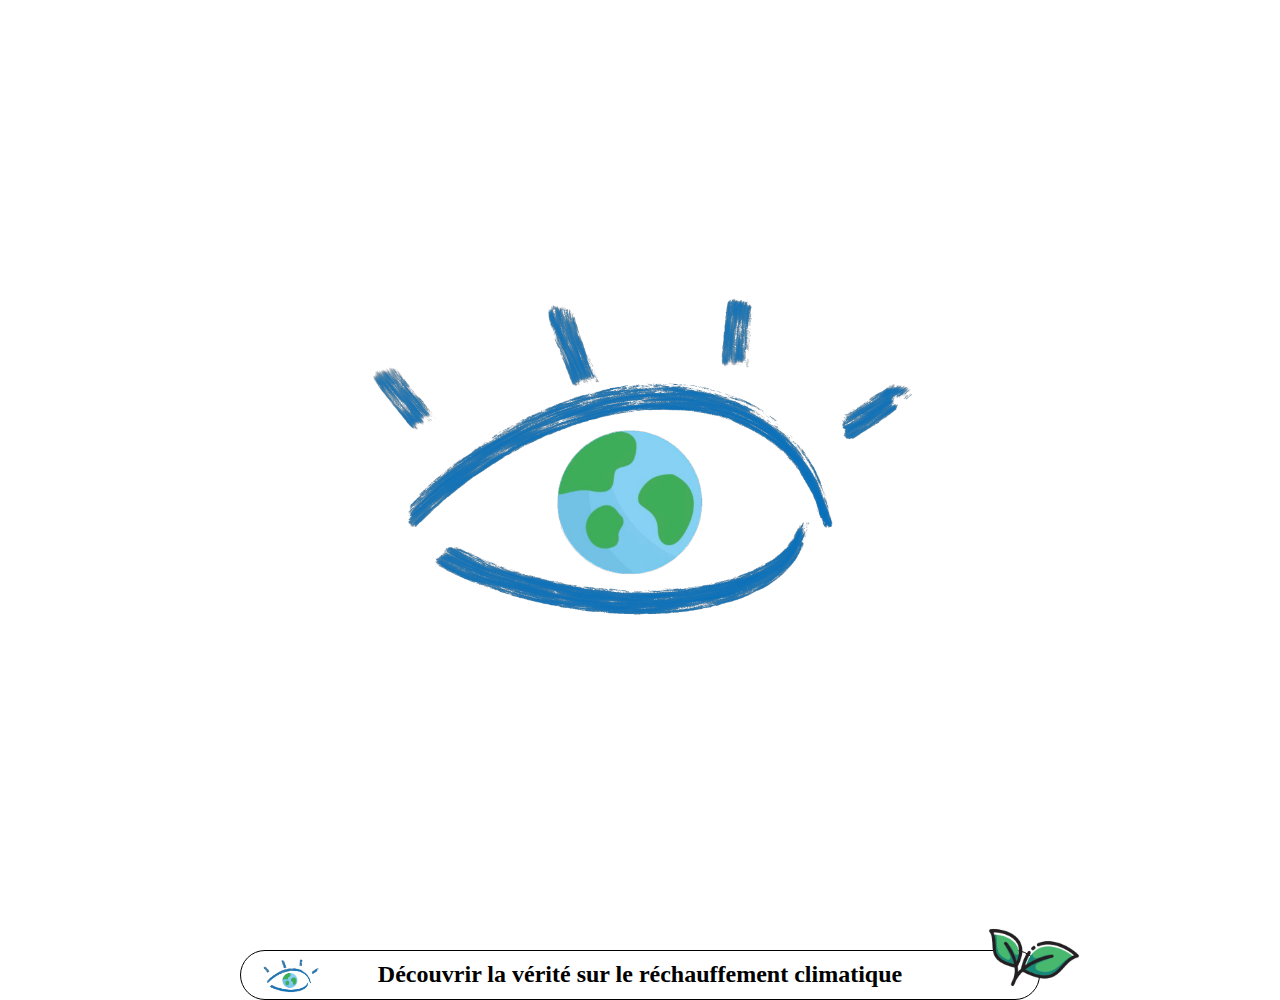
==== index.html @ fa030d5e "Merge pull request #15 from Suzoka/suzo" ====
<!DOCTYPE html>
<html lang="fr">
<head>
    <meta charset="UTF-8">
    <meta name="viewport" content="width=device-width, initial-scale=1.0">
    <link rel="stylesheet" href="./src/styles/index.css">
    <link rel="stylesheet" href="./src/styles/loader.css">
    <title>kola</title>
    <link rel="icon" href="./src/assets/logo.png" type="image/png">
</head>
<body>
    <section id="whenLoading">
        <img id="imageLoading" src="src/assets/logo.png">
    </section>
<nav>
    <a href="">Jeu</a>
    <a href="">En savoir plus</a>
    <a href="#top"><img src="./src/assets/logo.png" alt="logo" id="logo"></a>
    <a href="">Contact</a>
    <a href="">A propos</a>

</nav>
<header>
    <h1>Qui veux changer sa <span>vision ?</span></h1>
    <a href="./quizz.html" class="start">JOUER</a>
    <img src="./src/assets/planete-temp.png" alt="" id="illustration-header">
    <a href="#titre1" id="appel-scroll-header"><img src="./src/assets/Arrow 1.png" alt="Aller au contenu"></a>
</header>
<section>
    <h2 class="bande" id="titre1">Découvrir la vérité sur le réchauffement climatique</h2>
</section>

    <script src="./src/scripts/konami.js"></script>
    <script src="./src/scripts/loader.js"></script>

</body>
</html>
---- src/styles/index.css ----
/* Importation Police Google Font */

@import url('https://fonts.googleapis.com/css2?family=Poppins:wght@600&display=swap');
/* font-family: 'Poppins', sans-serif; */

*{
    box-sizing: border-box;
    margin: 0;
    padding: 0;
}

html{
    scroll-behavior: smooth;
}

nav{
    padding: 10px 5px;
    width: 100%;
    height: 80px;
    text-align: center;
    position: sticky;
    box-shadow: 0px 10px 12px -4px rgba(0,0,0,0.19);
    display: flex;
    justify-content: space-evenly;
    align-items: center;
}

nav a {
    font-family: 'Poppins', sans-serif;
    color: black;
    font-size: 1.3em;
    text-decoration: none;
    display: flex;
    align-items: center;
    transition: 0.5s;
}

nav a:hover {
    scale: 1.1;
    color: #3EAD5A;
}

#logo{
    width: 100px;
}

/* Header section */

header{
    font-family: 'Poppins', sans-serif;
    width: 100%;
    position: relative;
    height: 95vh;
}

header > h1{
    position: absolute;
    top: 125px;
    left: 125px;
    font-size: 6em;
    color: black;
    font-weight: 600;
    max-width: 900px;
    line-height: 1.2;
}
header > h1 > span{
    color: #60B6FF;
}

header a{
    transition: 0.5s;
}

header > a.start{
    position: absolute;
    top: 375px;
    left: 125px;
    background-color: #60B6FF;
    padding: 15px 35px;
    border-radius: 58px;
    font-size: 1.7em;
    color: aliceblue;
    border: none;
    text-decoration: none;
}

header > a.start:hover{
    background-color: #4F9BFF;
}

header a:hover{
    cursor: pointer;
    scale: 1.1;
}

#illustration-header{
    position: absolute;
    top:   130px;
    right: 150px;
}   

#appel-scroll-header{
    position: absolute;
    bottom: 150px;
    left: 50%;
    animation: call_to_scroll 1s infinite;
}

@keyframes call_to_scroll{
    0%{
        transform: translateY(0px);
    }
    25%{
        transform: translateY(0px);
    }
    50%{
        transform: translateY(10px);
    }
    75%{
        transform: translateY(10px);
    }
    100%{
        transform: translateY(0px);
    }
}

/* titre de la section */
h2 {
    max-width: 800px;
    margin: 15px auto;
    text-align: center;
    border: solid 1px black;
    height: 50px;
    padding: 10px 10px;
    border-radius: 100px;
    position: relative;
}

h2::before {
    content: "";
    display: block;
    width: 150px;
    height: 90px;
    background-image: url(../assets/logo.png);
    background-size: cover;
    background-position: center;
    position: absolute;
    top: -21px;
    left: -25px;
    scale: 0.4;
}

h2::after {
    content: "";
    display: block;
    width: 150px;
    height: 85px;
    background-image: url(../assets/feuille.png);
    background-size: cover;
    background-position: center;
    position: absolute;
    top: -36px;
    right: -70px;
    scale: 0.7;
}

@media screen and (max-width: 1500px) {
    #illustration-header {
        display: none;
    }        
}

@media screen and (max-width: 990px) { 
    header > a {
        top: 500px;
    }   
}
---- src/styles/loader.css ----
html {
    width: 100%;
    height: 100%;
    margin: 0;
}

#whenLoading {
    z-index: 100;
    position: fixed;
    top: 0px;
    left: 0px;
    width: 100%;
    height: 100%;
    display: flex;
    justify-content: center;
    align-items: center;
    transition: opacity 0.75s linear;
    background-color: white;
}

#imageLoading {
    transition: transform 1s linear;
}

.loaderZoom {
    transform: scale(1.3);
}

.loaderDeZoom {
    transform: scale(1);
}

.disparait {
    opacity: 0;
}

#whenLoading > img {
    width: 35%;
}
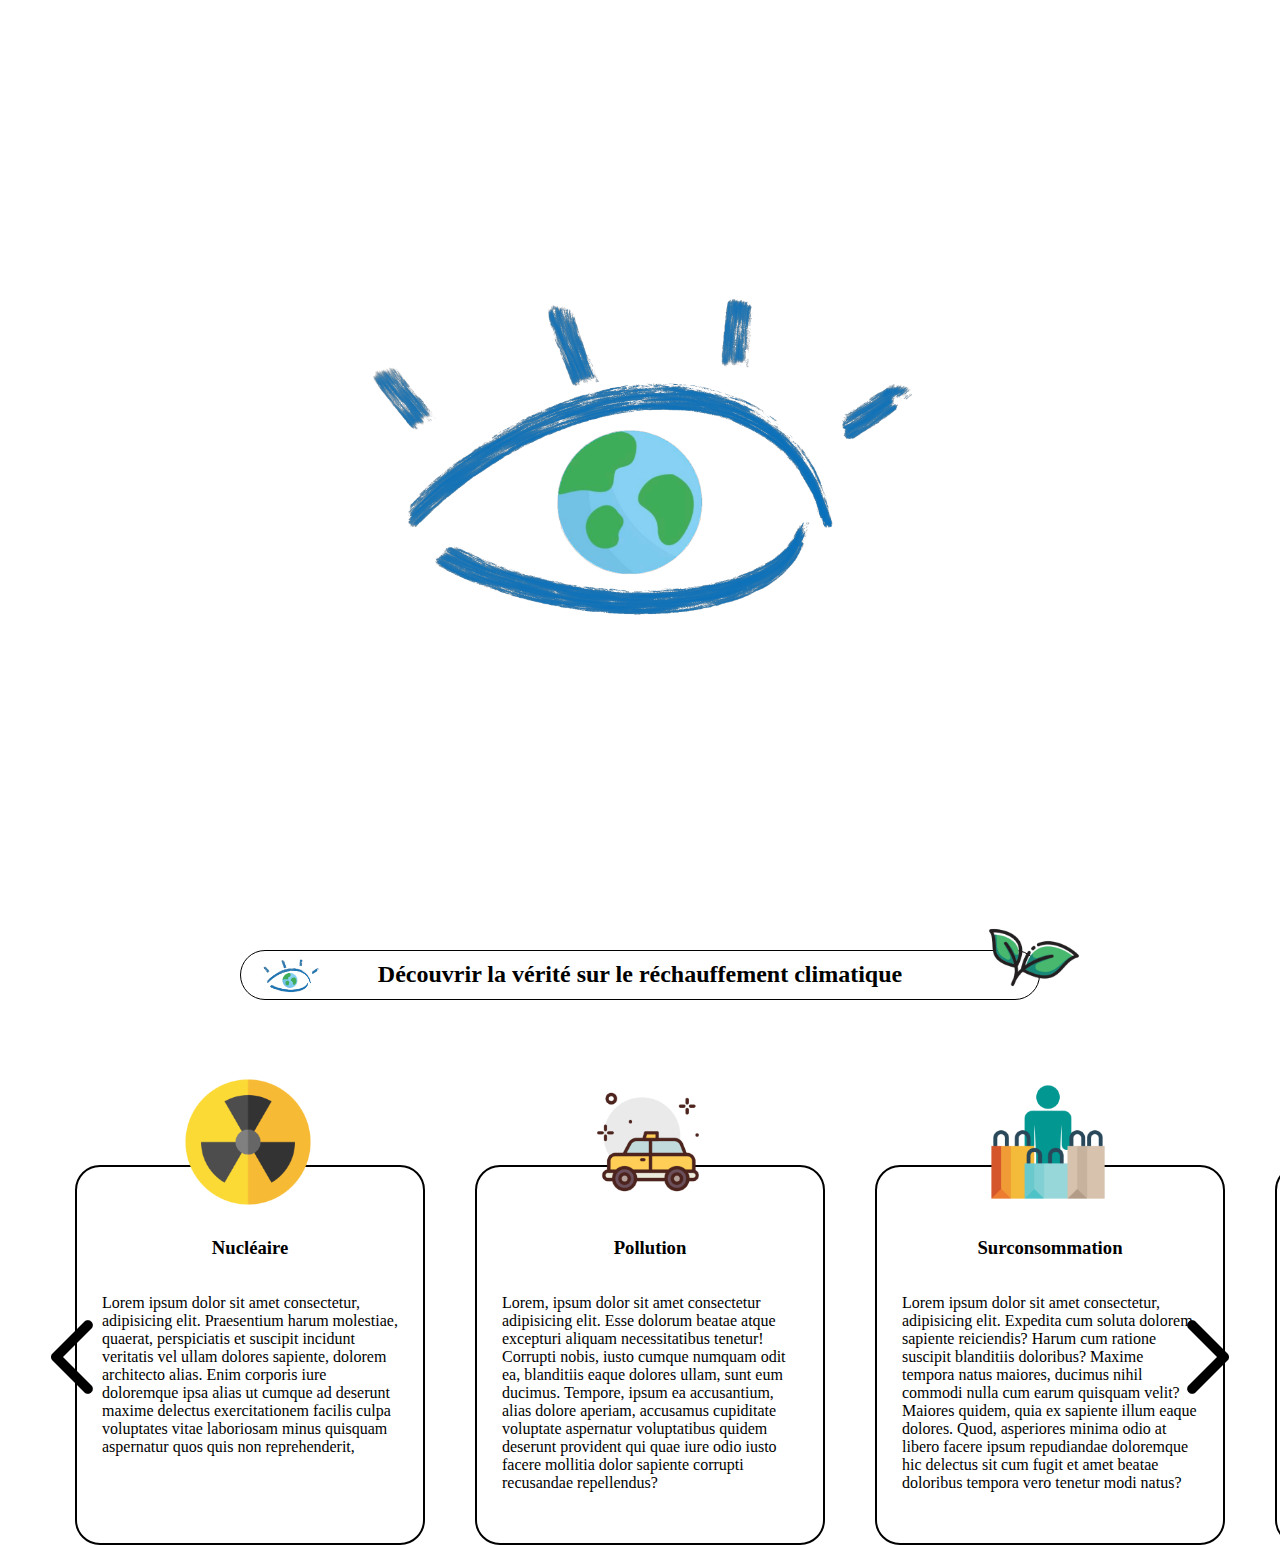
==== commit f7130fbc: "slider" ====
--- a/index.html
+++ b/index.html
@@ -28,10 +28,49 @@
 </header>
 <section>
     <h2 class="bande" id="titre1">Découvrir la vérité sur le réchauffement climatique</h2>
+    <div class="hiddenbox">
+        <div class="left"><img src="./src/assets/Arrow 1.png" alt="Slider gauche"></div>
+        <div class="slider">
+            <div class="slide">
+                <h3>Nucléaire</h3>
+                <p>Lorem ipsum dolor sit amet consectetur, adipisicing elit. Praesentium harum molestiae, quaerat, perspiciatis et suscipit incidunt veritatis vel ullam dolores sapiente, dolorem architecto alias. Enim corporis iure doloremque ipsa alias ut cumque ad deserunt maxime delectus exercitationem facilis culpa voluptates vitae laboriosam minus quisquam aspernatur quos quis non reprehenderit,</p>
+            </div>
+            <div class="slide">
+                <h3>Pollution</h3>
+                <p>Lorem, ipsum dolor sit amet consectetur adipisicing elit. Esse dolorum beatae atque excepturi aliquam necessitatibus tenetur! Corrupti nobis, iusto cumque numquam odit ea, blanditiis eaque dolores ullam, sunt eum ducimus. Tempore, ipsum ea accusantium, alias dolore aperiam, accusamus cupiditate voluptate aspernatur voluptatibus quidem deserunt provident qui quae iure odio iusto facere mollitia dolor sapiente corrupti recusandae repellendus?</p>
+            </div>
+            <div class="slide">
+                <h3>Surconsommation</h3>
+                <p>Lorem ipsum dolor sit amet consectetur, adipisicing elit. Expedita cum soluta dolorem sapiente reiciendis? Harum cum ratione suscipit blanditiis doloribus? Maxime tempora natus maiores, ducimus nihil commodi nulla cum earum quisquam velit? Maiores quidem, quia ex sapiente illum eaque dolores. Quod, asperiores minima odio at libero facere ipsum repudiandae doloremque hic delectus sit cum fugit et amet beatae doloribus tempora vero tenetur modi natus?</p>
+            </div>
+            <div class="slide">
+                <h3>Lorem ipsum dolor sit amet.</h3>
+                <p>Lorem ipsum dolor sit amet consectetur, adipisicing elit. Expedita cum soluta dolorem sapiente reiciendis? Harum cum ratione suscipit blanditiis doloribus? Maxime tempora natus maiores, ducimus nihil commodi nulla cum earum quisquam velit? Maiores quidem, quia ex sapiente illum eaque dolores. Quod, asperiores minima odio at libero facere ipsum repudiandae doloremque hic delectus sit cum fugit et amet beatae doloribus tempora vero tenetur modi natus?</p>
+            </div>
+            <div class="slide">
+                <h3>Lorem, ipsum dolor.</h3>
+                <p>Lorem ipsum dolor sit amet consectetur, adipisicing elit. Expedita cum soluta dolorem sapiente reiciendis? Harum cum ratione suscipit blanditiis doloribus? Maxime tempora natus maiores, ducimus nihil commodi nulla cum earum quisquam velit? Maiores quidem, quia ex sapiente illum eaque dolores. Quod, asperiores minima odio at libero facere ipsum repudiandae doloremque hic delectus sit cum fugit et amet beatae doloribus tempora vero tenetur modi natus? Quis nulla dicta sed deleniti qui laboriosam consequuntur magni, omnis recusandae, quisquam voluptatibus modi, odit illo aliquid quo. Quasi velit tenetur deleniti blanditiis, similique possimus numquam exercitationem. Nulla, doloremque vel velit quia itaque mollitia non rem!</p>
+            </div>
+            <div class="slide">
+                <h3>Lorem ipsum dolor sit amet.</h3>
+                <p>Lorem ipsum dolor sit amet consectetur, adipisicing elit. Expedita cum soluta dolorem sapiente reiciendis? Harum cum ratione suscipit blanditiis doloribus? Maxime tempora natus maiores, ducimus nihil commodi nulla cum earum quisquam velit? Maiores quidem, quia ex sapiente illum eaque dolores. Quod, asperiores minima odio at libero facere ipsum repudiandae doloremque hic delectus sit cum fugit et amet beatae doloribus tempora vero tenetur modi natus?</p>
+            </div>
+            <div class="slide">
+                <h3>Lorem ipsum dolor sit amet.</h3>
+                <p>Lorem ipsum dolor sit amet consectetur, adipisicing elit. Expedita cum soluta dolorem sapiente reiciendis? Harum cum ratione suscipit blanditiis doloribus? Maxime tempora natus maiores, ducimus nihil commodi nulla cum earum quisquam velit? Maiores quidem, quia ex sapiente illum eaque dolores. Quod, asperiores minima odio at libero facere ipsum repudiandae doloremque hic delectus sit cum fugit et amet beatae doloribus tempora vero tenetur modi natus?</p>
+            </div>
+            <div class="slide">
+                <h3>Lorem ipsum dolor sit amet.</h3>
+                <p>Lorem ipsum dolor sit amet consectetur, adipisicing elit. Expedita cum soluta dolorem sapiente reiciendis? Harum cum ratione suscipit blanditiis doloribus? Maxime tempora natus maiores, ducimus nihil commodi nulla cum earum quisquam velit? Maiores quidem, quia ex sapiente illum eaque dolores. Quod, asperiores minima odio at libero facere ipsum repudiandae doloremque hic delectus sit cum fugit et amet beatae doloribus tempora vero tenetur modi natus?</p>
+            </div>
+        </div>
+        <div class="right"><img src="./src/assets/Arrow 1.png" alt="Slider droite"></div>
+    </div>
 </section>
 
     <script src="./src/scripts/konami.js"></script>
     <script src="./src/scripts/loader.js"></script>
+    <script src="./src/scripts/slider.js"></script>
 
 </body>
 </html>--- a/src/styles/index.css
+++ b/src/styles/index.css
@@ -165,6 +165,93 @@
     scale: 0.7;
 }
 
+
+/*Slider */
+
+.hiddenbox {
+    overflow: hidden;
+    margin-top: 75px;
+    padding-top: 90px;
+    position: relative;
+}
+
+.slider {
+    display: flex;
+    align-items: center;
+    margin: 0;
+    position: relative;
+    gap: 50px;
+    left: 75px;
+    transition: 1s;
+}
+
+.slide {
+    width: 350px;
+    height: 380px;
+    border: solid 2px black;
+    border-radius: 25px;
+    padding: 10px 25px;
+    flex-shrink: 0;
+    position: relative;
+}
+
+.slide h3 {
+    text-align: center;
+    margin-bottom: 35px;
+    margin-top: 60px;
+}
+
+.slide::after {
+    content: "";
+    display: block;
+    width: 500px;
+    height: 500px;
+    background-size: cover;
+    background-position: center;
+    position: absolute;
+    top: -275px;
+    right: -75px;
+    scale: 0.25;
+    /* z-index: 3000000; */
+}
+
+.slide:nth-child(1)::after {
+    background-image: url(../assets/nucleaire.png);
+}
+
+.slide:nth-child(2)::after {
+    background-image: url(../assets/pollution.png);
+}
+
+.slide:nth-child(3)::after {
+    background-image: url(../assets/achat.png);
+}
+
+.hiddenbox .left {
+    position: absolute;
+    rotate: 90deg;
+    left: 10px;
+    top: 55%;
+    transform: translateY(-50%);
+    transition: 0.5s;
+    z-index: 2;
+}
+
+.hiddenbox .right {
+    position: absolute;
+    rotate: -90deg;
+    right: 10px;
+    top: 55%;
+    transform: translateY(-50%);
+    transition: 0.5s;
+    z-index: 2;
+}
+
+.hiddenbox .left:hover, .hiddenbox .right:hover {
+    cursor: pointer;
+    scale: 1.1;
+}
+
 @media screen and (max-width: 1500px) {
     #illustration-header {
         display: none;
@@ -172,7 +259,7 @@
 }
 
 @media screen and (max-width: 990px) { 
-    header > a {
+    header > a.start {
         top: 500px;
     }   
 }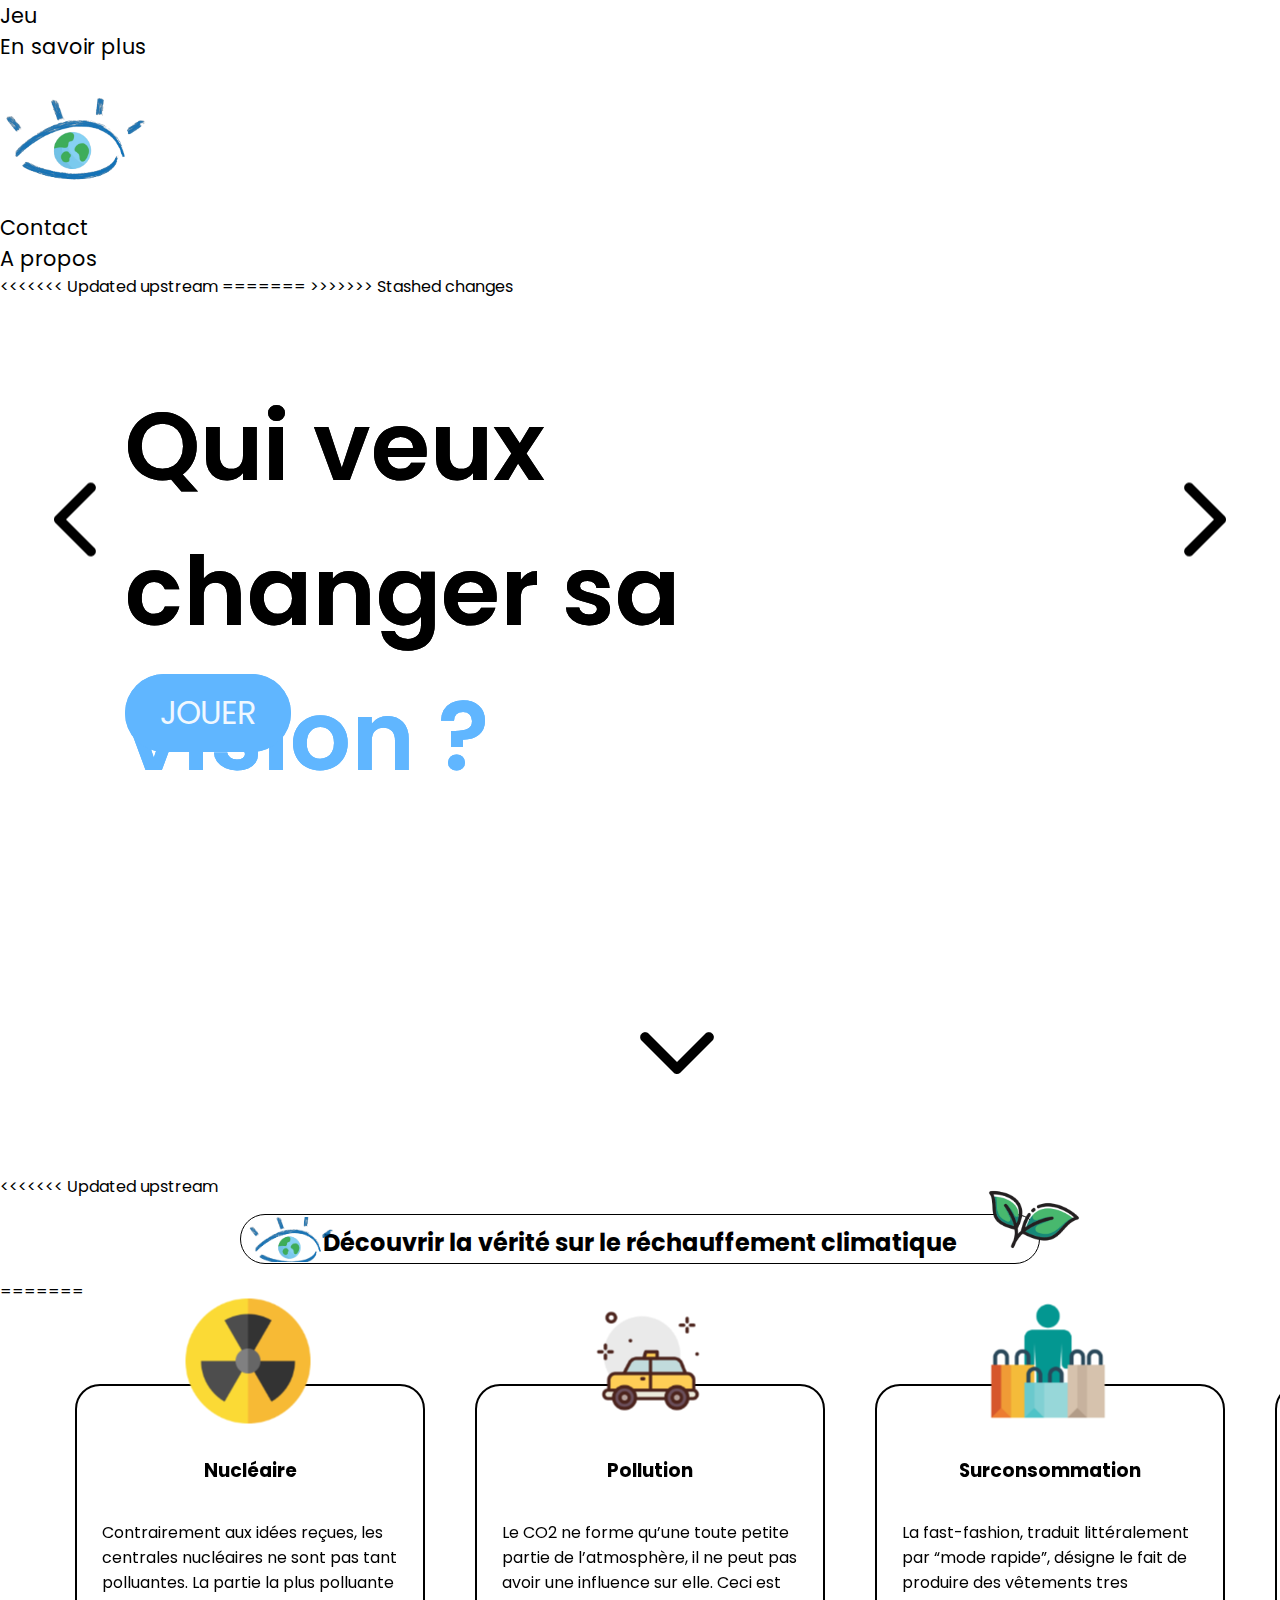
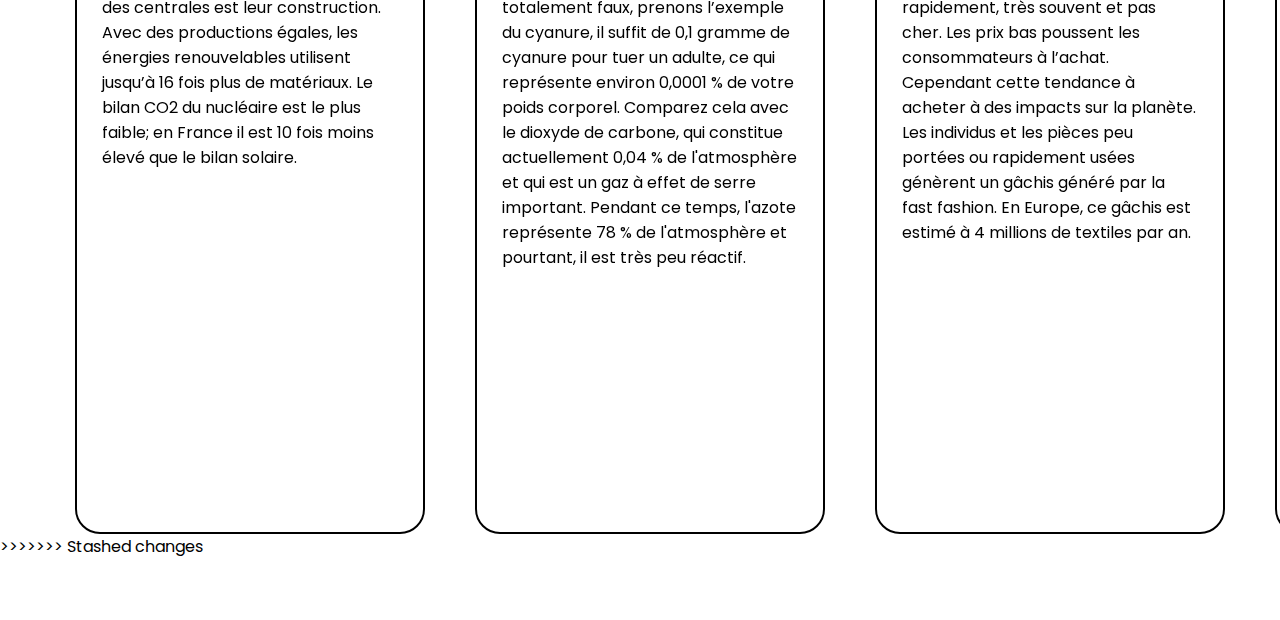
==== commit 113eb2d3: "^^" ====
--- a/index.html
+++ b/index.html
@@ -4,14 +4,9 @@
     <meta charset="UTF-8">
     <meta name="viewport" content="width=device-width, initial-scale=1.0">
     <link rel="stylesheet" href="./src/styles/index.css">
-    <link rel="stylesheet" href="./src/styles/loader.css">
     <title>kola</title>
-    <link rel="icon" href="./src/assets/logo.png" type="image/png">
 </head>
 <body>
-    <section id="whenLoading">
-        <img id="imageLoading" src="src/assets/logo.png">
-    </section>
 <nav>
     <a href="">Jeu</a>
     <a href="">En savoir plus</a>
@@ -21,47 +16,59 @@
 
 </nav>
 <header>
+<<<<<<< Updated upstream
     <h1>Qui veux changer sa <span>vision ?</span></h1>
+    <a href="./quizz.html">JOUER</a>
+=======
+    <h1 class="animate-on-scroll">Qui veux changer sa <span>vision ?</span></h1>
     <a href="./quizz.html" class="start">JOUER</a>
+>>>>>>> Stashed changes
     <img src="./src/assets/planete-temp.png" alt="" id="illustration-header">
-    <a href="#titre1" id="appel-scroll-header"><img src="./src/assets/Arrow 1.png" alt="Aller au contenu"></a>
+    <img src="./src/assets/Arrow 1.png" alt="" id="appel-scroll-header">
 </header>
 <section>
-    <h2 class="bande" id="titre1">Découvrir la vérité sur le réchauffement climatique</h2>
+<<<<<<< Updated upstream
+    <h2 class="bande">Découvrir la vérité sur le réchauffement climatique</h2>
+</section>
+
+    <script src="./src/scripts/konami.js"></script>
+=======
+    <h2 class="bande animate-on-scroll" id="titre1">Découvrir la vérité sur le réchauffement climatique</h2>
     <div class="hiddenbox">
         <div class="left"><img src="./src/assets/Arrow 1.png" alt="Slider gauche"></div>
         <div class="slider">
             <div class="slide">
                 <h3>Nucléaire</h3>
-                <p>Lorem ipsum dolor sit amet consectetur, adipisicing elit. Praesentium harum molestiae, quaerat, perspiciatis et suscipit incidunt veritatis vel ullam dolores sapiente, dolorem architecto alias. Enim corporis iure doloremque ipsa alias ut cumque ad deserunt maxime delectus exercitationem facilis culpa voluptates vitae laboriosam minus quisquam aspernatur quos quis non reprehenderit,</p>
+                <p>Contrairement aux idées reçues, les centrales nucléaires ne sont pas tant polluantes. La partie la plus polluante des centrales est leur construction. Avec des productions égales, les énergies renouvelables utilisent jusqu’à 16 fois plus de matériaux. Le bilan CO2 du nucléaire est le plus faible; en France il est 10 fois moins élevé que le bilan solaire.</p>
             </div>
             <div class="slide">
                 <h3>Pollution</h3>
-                <p>Lorem, ipsum dolor sit amet consectetur adipisicing elit. Esse dolorum beatae atque excepturi aliquam necessitatibus tenetur! Corrupti nobis, iusto cumque numquam odit ea, blanditiis eaque dolores ullam, sunt eum ducimus. Tempore, ipsum ea accusantium, alias dolore aperiam, accusamus cupiditate voluptate aspernatur voluptatibus quidem deserunt provident qui quae iure odio iusto facere mollitia dolor sapiente corrupti recusandae repellendus?</p>
+                <p>Le CO2 ne forme qu’une toute petite partie de l’atmosphère, il ne peut pas avoir une influence sur elle. Ceci est totalement faux, prenons l’exemple du cyanure, il suffit de 0,1 gramme de cyanure pour tuer un adulte, ce qui représente environ 0,0001 % de votre poids corporel. Comparez cela avec le dioxyde de carbone, qui constitue actuellement 0,04 % de l'atmosphère et qui est un gaz à effet de serre important. Pendant ce temps, l'azote représente 78 % de l'atmosphère et pourtant, il est très peu réactif.</p>
             </div>
             <div class="slide">
                 <h3>Surconsommation</h3>
-                <p>Lorem ipsum dolor sit amet consectetur, adipisicing elit. Expedita cum soluta dolorem sapiente reiciendis? Harum cum ratione suscipit blanditiis doloribus? Maxime tempora natus maiores, ducimus nihil commodi nulla cum earum quisquam velit? Maiores quidem, quia ex sapiente illum eaque dolores. Quod, asperiores minima odio at libero facere ipsum repudiandae doloremque hic delectus sit cum fugit et amet beatae doloribus tempora vero tenetur modi natus?</p>
+                <p>La fast-fashion, traduit littéralement par “mode rapide”, désigne le fait de produire des vêtements tres rapidement, très souvent et pas cher. Les prix bas poussent les consommateurs à l’achat. Cependant cette tendance à acheter à des impacts sur la planète. Les individus et les pièces peu portées ou rapidement usées génèrent un gâchis généré par la fast fashion. En Europe, ce gâchis est estimé à 4 millions de textiles par an. </p>
             </div>
             <div class="slide">
-                <h3>Lorem ipsum dolor sit amet.</h3>
-                <p>Lorem ipsum dolor sit amet consectetur, adipisicing elit. Expedita cum soluta dolorem sapiente reiciendis? Harum cum ratione suscipit blanditiis doloribus? Maxime tempora natus maiores, ducimus nihil commodi nulla cum earum quisquam velit? Maiores quidem, quia ex sapiente illum eaque dolores. Quod, asperiores minima odio at libero facere ipsum repudiandae doloremque hic delectus sit cum fugit et amet beatae doloribus tempora vero tenetur modi natus?</p>
+                <h3>Technologie</h3>
+                <p>Bien que la technologie soit un outil puissant pour lutter contre le changement climatique, elle ne constitue pas une solution miracle en elle-même. Ses limites en termes de coûts, disponibilité et dépendance à long terme nécessitent une approche holistique. Le défi climatique exige non seulement des innovations technologiques, mais également des changements comportementaux, des politiques gouvernementales et des transformations systémiques pour une réponse efficace et durable. La technologie est une partie essentielle de la solution, mais elle doit être intégrée dans un cadre plus large pour faire face aux complexités du changement climatique.</p>
             </div>
             <div class="slide">
-                <h3>Lorem, ipsum dolor.</h3>
-                <p>Lorem ipsum dolor sit amet consectetur, adipisicing elit. Expedita cum soluta dolorem sapiente reiciendis? Harum cum ratione suscipit blanditiis doloribus? Maxime tempora natus maiores, ducimus nihil commodi nulla cum earum quisquam velit? Maiores quidem, quia ex sapiente illum eaque dolores. Quod, asperiores minima odio at libero facere ipsum repudiandae doloremque hic delectus sit cum fugit et amet beatae doloribus tempora vero tenetur modi natus? Quis nulla dicta sed deleniti qui laboriosam consequuntur magni, omnis recusandae, quisquam voluptatibus modi, odit illo aliquid quo. Quasi velit tenetur deleniti blanditiis, similique possimus numquam exercitationem. Nulla, doloremque vel velit quia itaque mollitia non rem!</p>
+                <h3>Irreversible</h3>
+                <p>Bien que le réchauffement climatique ait déjà entraîné des dommages importants, il n'est pas irréversible. Des actions immédiates et concertées telles que la réduction des émissions de gaz à effet de serre, la protection des écosystèmes, l'innovation technologique et l'adaptation peuvent atténuer considérablement ses effets. Agir dès maintenant est crucial pour limiter les conséquences futures du changement climatique et assurer un avenir plus durable pour les générations à venir.</p>
             </div>
             <div class="slide">
-                <h3>Lorem ipsum dolor sit amet.</h3>
-                <p>Lorem ipsum dolor sit amet consectetur, adipisicing elit. Expedita cum soluta dolorem sapiente reiciendis? Harum cum ratione suscipit blanditiis doloribus? Maxime tempora natus maiores, ducimus nihil commodi nulla cum earum quisquam velit? Maiores quidem, quia ex sapiente illum eaque dolores. Quod, asperiores minima odio at libero facere ipsum repudiandae doloremque hic delectus sit cum fugit et amet beatae doloribus tempora vero tenetur modi natus?</p>
+                <h3>Cycle naturel</h3>
+                <p>Selon certaines idées reçues, le réchauffement climatique ne serait qu’un cycle naturel. L'argument des « changements naturels » est conforté par la théorie selon laquelle le climat de la Terre se remet à peine des températures plus fraîches du Petit  ge glaciaire (1300-1850) et que les températures actuelles sont les mêmes que celles de la période de réchauffement médiéval (900-1300). Le problème est que le Petit  ge glaciaire et la période de réchauffement médiéval n'étaient pas des changements globaux mais régionaux dans le climat affectant l'Europe du Nord-Ouest, l'Amérique orientale, le Groenland et l'Islande. Une étude utilisant 700 relevés climatiques a montré qu'au cours des 2 000 dernières années, un seul changement climatique dans le monde a eu lieu en même temps et dans la même direction, et il s'est produit au cours des 150 dernières années: plus de 98 pour cent de la surface de la planète s'est réchauffée.</p>
             </div>
             <div class="slide">
-                <h3>Lorem ipsum dolor sit amet.</h3>
-                <p>Lorem ipsum dolor sit amet consectetur, adipisicing elit. Expedita cum soluta dolorem sapiente reiciendis? Harum cum ratione suscipit blanditiis doloribus? Maxime tempora natus maiores, ducimus nihil commodi nulla cum earum quisquam velit? Maiores quidem, quia ex sapiente illum eaque dolores. Quod, asperiores minima odio at libero facere ipsum repudiandae doloremque hic delectus sit cum fugit et amet beatae doloribus tempora vero tenetur modi natus?</p>
+                <h3>Actions individuelles</h3>
+                <p>Les actions individuelles ne comptent pas.
+                    Chaque geste individuel compte dans la lutte contre le changement climatique. Ces actions, telles que la réduction de la consommation d'énergie, le choix de modes de vie durables et le soutien aux initiatives écologiques, ont un impact cumulatif significatif. De plus, les choix individuels envoient des signaux aux gouvernements et aux entreprises, influençant les politiques et les pratiques commerciales vers la durabilité. Bien que les actions individuelles ne soient pas une solution unique, elles sont essentielles en tant qu'élément d'une approche plus large, combinant politiques gouvernementales, initiatives d'entreprises et engagement collectif pour créer un changement significatif en faveur de l'environnement.</p>
             </div>
             <div class="slide">
-                <h3>Lorem ipsum dolor sit amet.</h3>
-                <p>Lorem ipsum dolor sit amet consectetur, adipisicing elit. Expedita cum soluta dolorem sapiente reiciendis? Harum cum ratione suscipit blanditiis doloribus? Maxime tempora natus maiores, ducimus nihil commodi nulla cum earum quisquam velit? Maiores quidem, quia ex sapiente illum eaque dolores. Quod, asperiores minima odio at libero facere ipsum repudiandae doloremque hic delectus sit cum fugit et amet beatae doloribus tempora vero tenetur modi natus?</p>
+                <h3>Scientifiques</h3>
+                <p>Les scientifiques manipulent les données pour montrer une tendance au réchauffement. Il faudrait une conspiration couvrant des milliers de scientifiques dans plus de 100 pays pour atteindre l'échelle nécessaire à cette fin. Les scientifiques corrigent et valident des données tout le temps.</p>
             </div>
         </div>
         <div class="right"><img src="./src/assets/Arrow 1.png" alt="Slider droite"></div>
@@ -71,6 +78,8 @@
     <script src="./src/scripts/konami.js"></script>
     <script src="./src/scripts/loader.js"></script>
     <script src="./src/scripts/slider.js"></script>
+    <script src="./src/scripts/animation.js"></script>
 
+>>>>>>> Stashed changes
 </body>
 </html>--- a/src/styles/index.css
+++ b/src/styles/index.css
@@ -5,15 +5,21 @@
 /* font-family: 'Poppins', sans-serif; */
 
 *{
+    font-family: 'Poppins', sans-serif;
     box-sizing: border-box;
     margin: 0;
     padding: 0;
 }
 
+<<<<<<< Updated upstream
+=======
 html{
     scroll-behavior: smooth;
-}
-
+    height: fit-content;
+    padding-bottom: 50px;
+}
+
+>>>>>>> Stashed changes
 nav{
     padding: 10px 5px;
     width: 100%;
@@ -27,82 +33,67 @@
 }
 
 nav a {
-    font-family: 'Poppins', sans-serif;
     color: black;
     font-size: 1.3em;
     text-decoration: none;
     display: flex;
     align-items: center;
-    transition: 0.5s;
-}
-
-nav a:hover {
-    scale: 1.1;
-    color: #3EAD5A;
 }
 
 #logo{
-    width: 100px;
+    width: 150px;
 }
 
 /* Header section */
 
 header{
-    font-family: 'Poppins', sans-serif;
     width: 100%;
     position: relative;
-    height: 95vh;
+    height: 100vh;
 }
 
 header > h1{
     position: absolute;
-    top: 125px;
+    top: 100px;
     left: 125px;
     font-size: 6em;
     color: black;
     font-weight: 600;
-    max-width: 900px;
-    line-height: 1.2;
+    width: 50%;
 }
 header > h1 > span{
     color: #60B6FF;
 }
 
-header a{
+header > a{
     transition: 0.5s;
-}
-
-header > a.start{
-    position: absolute;
-    top: 375px;
+    position: absolute;
+    top: 400px;
     left: 125px;
     background-color: #60B6FF;
     padding: 15px 35px;
     border-radius: 58px;
-    font-size: 1.7em;
+    font-size: 2em;
     color: aliceblue;
     border: none;
     text-decoration: none;
 }
 
-header > a.start:hover{
-    background-color: #4F9BFF;
-}
-
-header a:hover{
+header > a:hover{
     cursor: pointer;
     scale: 1.1;
+    background-color: #4F9BFF;
 }
 
 #illustration-header{
     position: absolute;
     top:   130px;
-    right: 150px;
+    right: 12%;
 }   
 
 #appel-scroll-header{
     position: absolute;
-    bottom: 150px;
+    bottom: 100px;
     left: 50%;
     animation: call_to_scroll 1s infinite;
 }
@@ -141,14 +132,14 @@
     content: "";
     display: block;
     width: 150px;
-    height: 90px;
+    height: 75px;
     background-image: url(../assets/logo.png);
     background-size: cover;
     background-position: center;
     position: absolute;
-    top: -21px;
+    top: -13px;
     left: -25px;
-    scale: 0.4;
+    scale: 0.6;
 }
 
 h2::after {
@@ -160,9 +151,12 @@
     background-size: cover;
     background-position: center;
     position: absolute;
-    top: -36px;
+    top: -38px;
     right: -70px;
     scale: 0.7;
+<<<<<<< Updated upstream
+}
+=======
 }
 
 
@@ -187,7 +181,7 @@
 
 .slide {
     width: 350px;
-    height: 380px;
+    height: 750px;
     border: solid 2px black;
     border-radius: 25px;
     padding: 10px 25px;
@@ -262,4 +256,15 @@
     header > a.start {
         top: 500px;
     }   
-}+}
+
+.animate-on-scroll {
+    opacity: 0;
+    transform: translateY(50px);
+    transition: opacity 0.3s ease-in-out, transform 0.3s ease-in-out;
+  }
+  .animate-on-scroll.is-visible {
+    opacity: 1;
+    transform: translateY(0);
+  }
+>>>>>>> Stashed changes
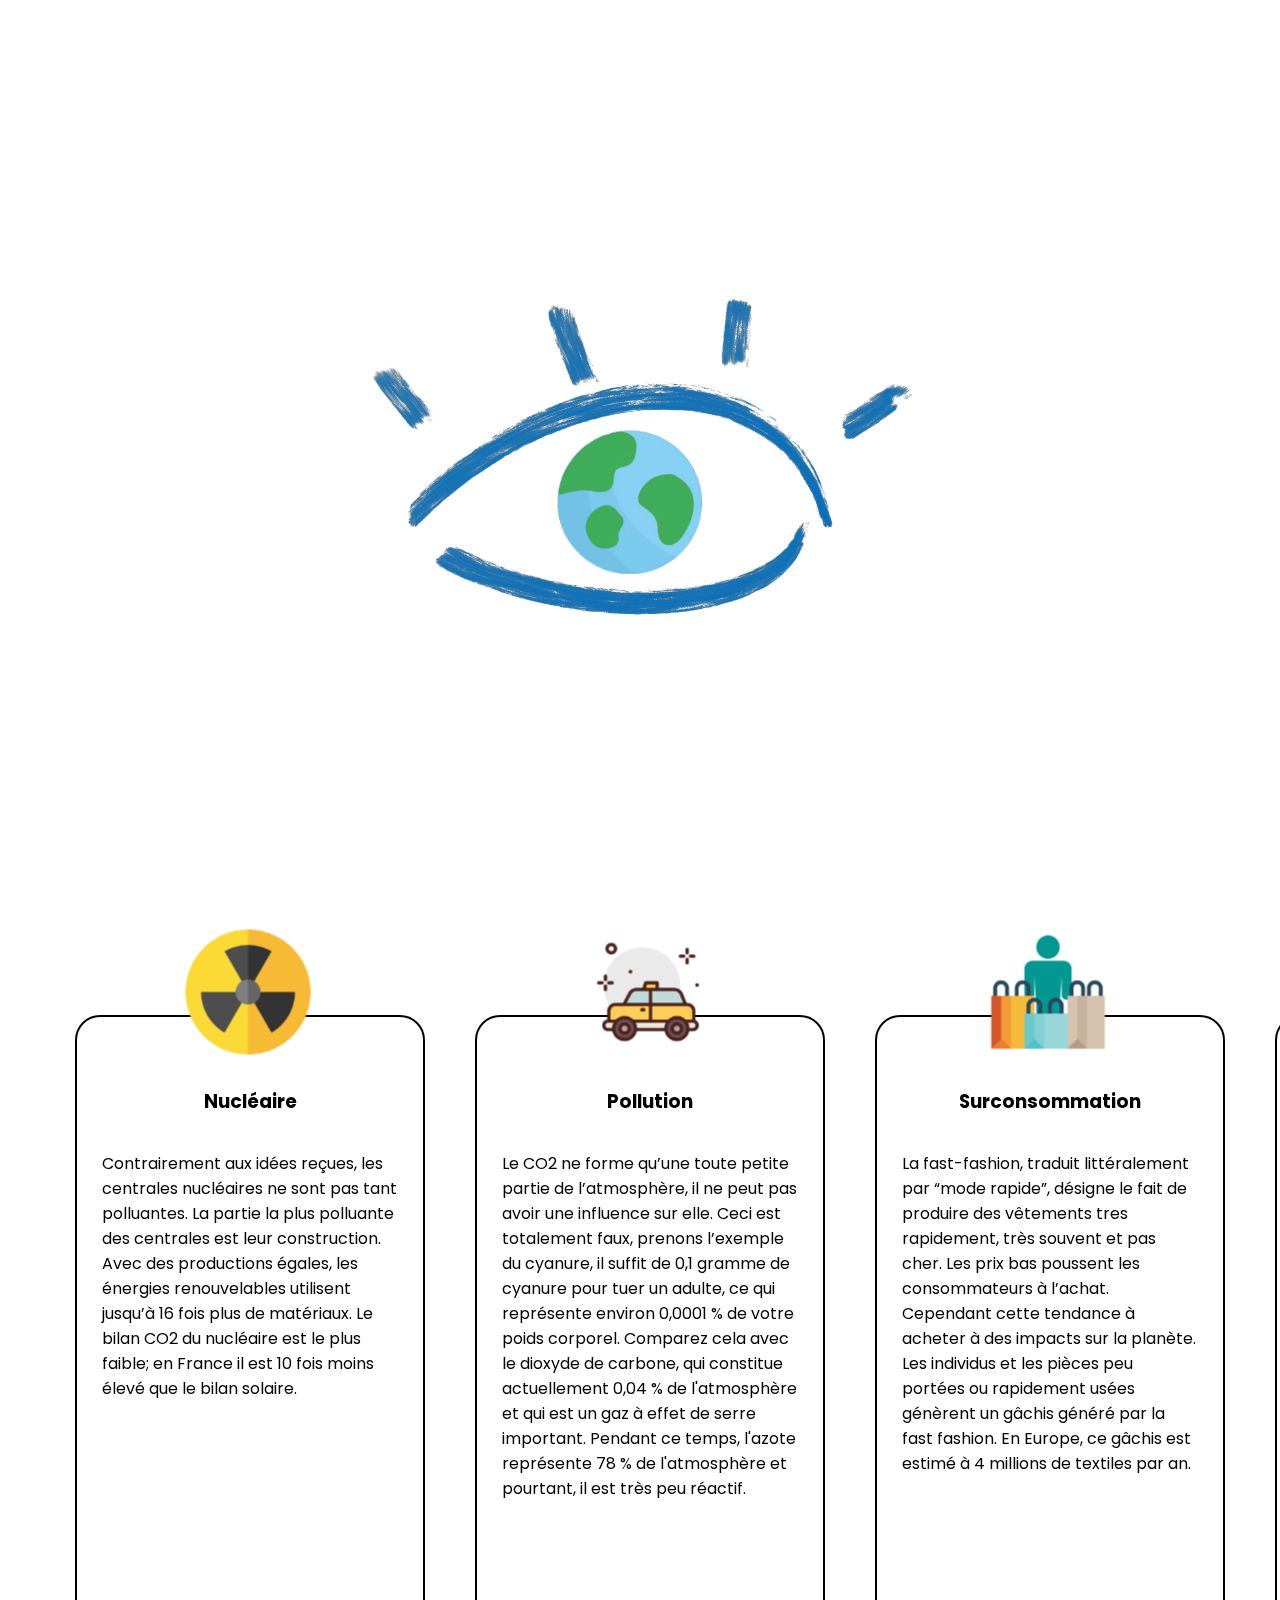
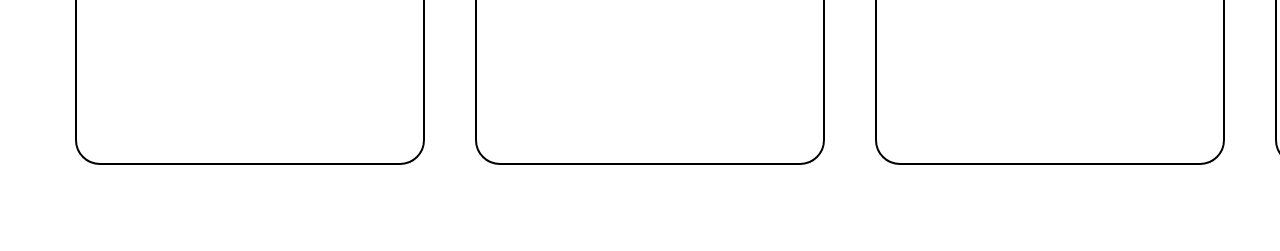
==== commit d310cea9: "Merge branch 'main' into kola" ====
--- a/index.html
+++ b/index.html
@@ -4,9 +4,14 @@
     <meta charset="UTF-8">
     <meta name="viewport" content="width=device-width, initial-scale=1.0">
     <link rel="stylesheet" href="./src/styles/index.css">
+    <link rel="stylesheet" href="./src/styles/loader.css">
     <title>kola</title>
+    <link rel="icon" href="./src/assets/logo.png" type="image/png">
 </head>
 <body>
+    <section id="whenLoading">
+        <img id="imageLoading" src="src/assets/logo.png">
+    </section>
 <nav>
     <a href="">Jeu</a>
     <a href="">En savoir plus</a>
@@ -16,23 +21,12 @@
 
 </nav>
 <header>
-<<<<<<< Updated upstream
-    <h1>Qui veux changer sa <span>vision ?</span></h1>
-    <a href="./quizz.html">JOUER</a>
-=======
     <h1 class="animate-on-scroll">Qui veux changer sa <span>vision ?</span></h1>
     <a href="./quizz.html" class="start">JOUER</a>
->>>>>>> Stashed changes
     <img src="./src/assets/planete-temp.png" alt="" id="illustration-header">
     <img src="./src/assets/Arrow 1.png" alt="" id="appel-scroll-header">
 </header>
 <section>
-<<<<<<< Updated upstream
-    <h2 class="bande">Découvrir la vérité sur le réchauffement climatique</h2>
-</section>
-
-    <script src="./src/scripts/konami.js"></script>
-=======
     <h2 class="bande animate-on-scroll" id="titre1">Découvrir la vérité sur le réchauffement climatique</h2>
     <div class="hiddenbox">
         <div class="left"><img src="./src/assets/Arrow 1.png" alt="Slider gauche"></div>
@@ -79,7 +73,3 @@
     <script src="./src/scripts/loader.js"></script>
     <script src="./src/scripts/slider.js"></script>
     <script src="./src/scripts/animation.js"></script>
-
->>>>>>> Stashed changes
-</body>
-</html>--- a/src/styles/index.css
+++ b/src/styles/index.css
@@ -11,15 +11,13 @@
     padding: 0;
 }
 
-<<<<<<< Updated upstream
-=======
+
 html{
     scroll-behavior: smooth;
     height: fit-content;
     padding-bottom: 50px;
 }
 
->>>>>>> Stashed changes
 nav{
     padding: 10px 5px;
     width: 100%;
@@ -38,10 +36,16 @@
     text-decoration: none;
     display: flex;
     align-items: center;
+    transition: 0.5s;
+}
+
+nav a:hover {
+    scale: 1.1;
+    color: #3EAD5A;
 }
 
 #logo{
-    width: 150px;
+    width: 100px;
 }
 
 /* Header section */
@@ -49,51 +53,59 @@
 header{
     width: 100%;
     position: relative;
-    height: 100vh;
+    height: 95vh;
 }
 
 header > h1{
     position: absolute;
-    top: 100px;
+    top: 125px;
     left: 125px;
     font-size: 6em;
     color: black;
     font-weight: 600;
-    width: 50%;
+    max-width: 900px;
+    line-height: 1.2;
 }
 header > h1 > span{
     color: #60B6FF;
 }
 
-header > a{
-    transition: 0.5s;
-    position: absolute;
-    top: 400px;
+header a{
+    transition: 0.5s;
+}
+
+header > a.start{
+    position: absolute;
+    top: 375px;
     left: 125px;
     background-color: #60B6FF;
     padding: 15px 35px;
     border-radius: 58px;
-    font-size: 2em;
+    font-size: 1.7em;
     color: aliceblue;
     border: none;
     text-decoration: none;
 }
 
-header > a:hover{
+header > a.start:hover{
+    background-color: #4F9BFF;
+}
+
+header a:hover{
     cursor: pointer;
     scale: 1.1;
-    background-color: #4F9BFF;
 }
 
 #illustration-header{
-    position: absolute;
-    top:   130px;
-    right: 12%;
+    width: 50%;
+    position: absolute;
+    top: -250px;
+    right: -100px;
 }   
 
 #appel-scroll-header{
     position: absolute;
-    bottom: 100px;
+    bottom: 150px;
     left: 50%;
     animation: call_to_scroll 1s infinite;
 }
@@ -132,14 +144,14 @@
     content: "";
     display: block;
     width: 150px;
-    height: 75px;
+    height: 90px;
     background-image: url(../assets/logo.png);
     background-size: cover;
     background-position: center;
     position: absolute;
-    top: -13px;
+    top: -21px;
     left: -25px;
-    scale: 0.6;
+    scale: 0.4;
 }
 
 h2::after {
@@ -151,12 +163,12 @@
     background-size: cover;
     background-position: center;
     position: absolute;
-    top: -38px;
+    top: -36px;
     right: -70px;
     scale: 0.7;
-<<<<<<< Updated upstream
-}
-=======
+
+}
+
 }
 
 
@@ -267,4 +279,6 @@
     opacity: 1;
     transform: translateY(0);
   }
->>>>>>> Stashed changes
+
+}
+
--- a/src/styles/loader.css
+++ b/src/styles/loader.css
@@ -0,0 +1,39 @@
+html {
+    width: 100%;
+    height: 100%;
+    margin: 0;
+}
+
+#whenLoading {
+    z-index: 100;
+    position: fixed;
+    top: 0px;
+    left: 0px;
+    width: 100%;
+    height: 100%;
+    display: flex;
+    justify-content: center;
+    align-items: center;
+    transition: opacity 0.75s linear;
+    background-color: white;
+}
+
+#imageLoading {
+    transition: transform 1s linear;
+}
+
+.loaderZoom {
+    transform: scale(1.3);
+}
+
+.loaderDeZoom {
+    transform: scale(1);
+}
+
+.disparait {
+    opacity: 0;
+}
+
+#whenLoading > img {
+    width: 35%;
+}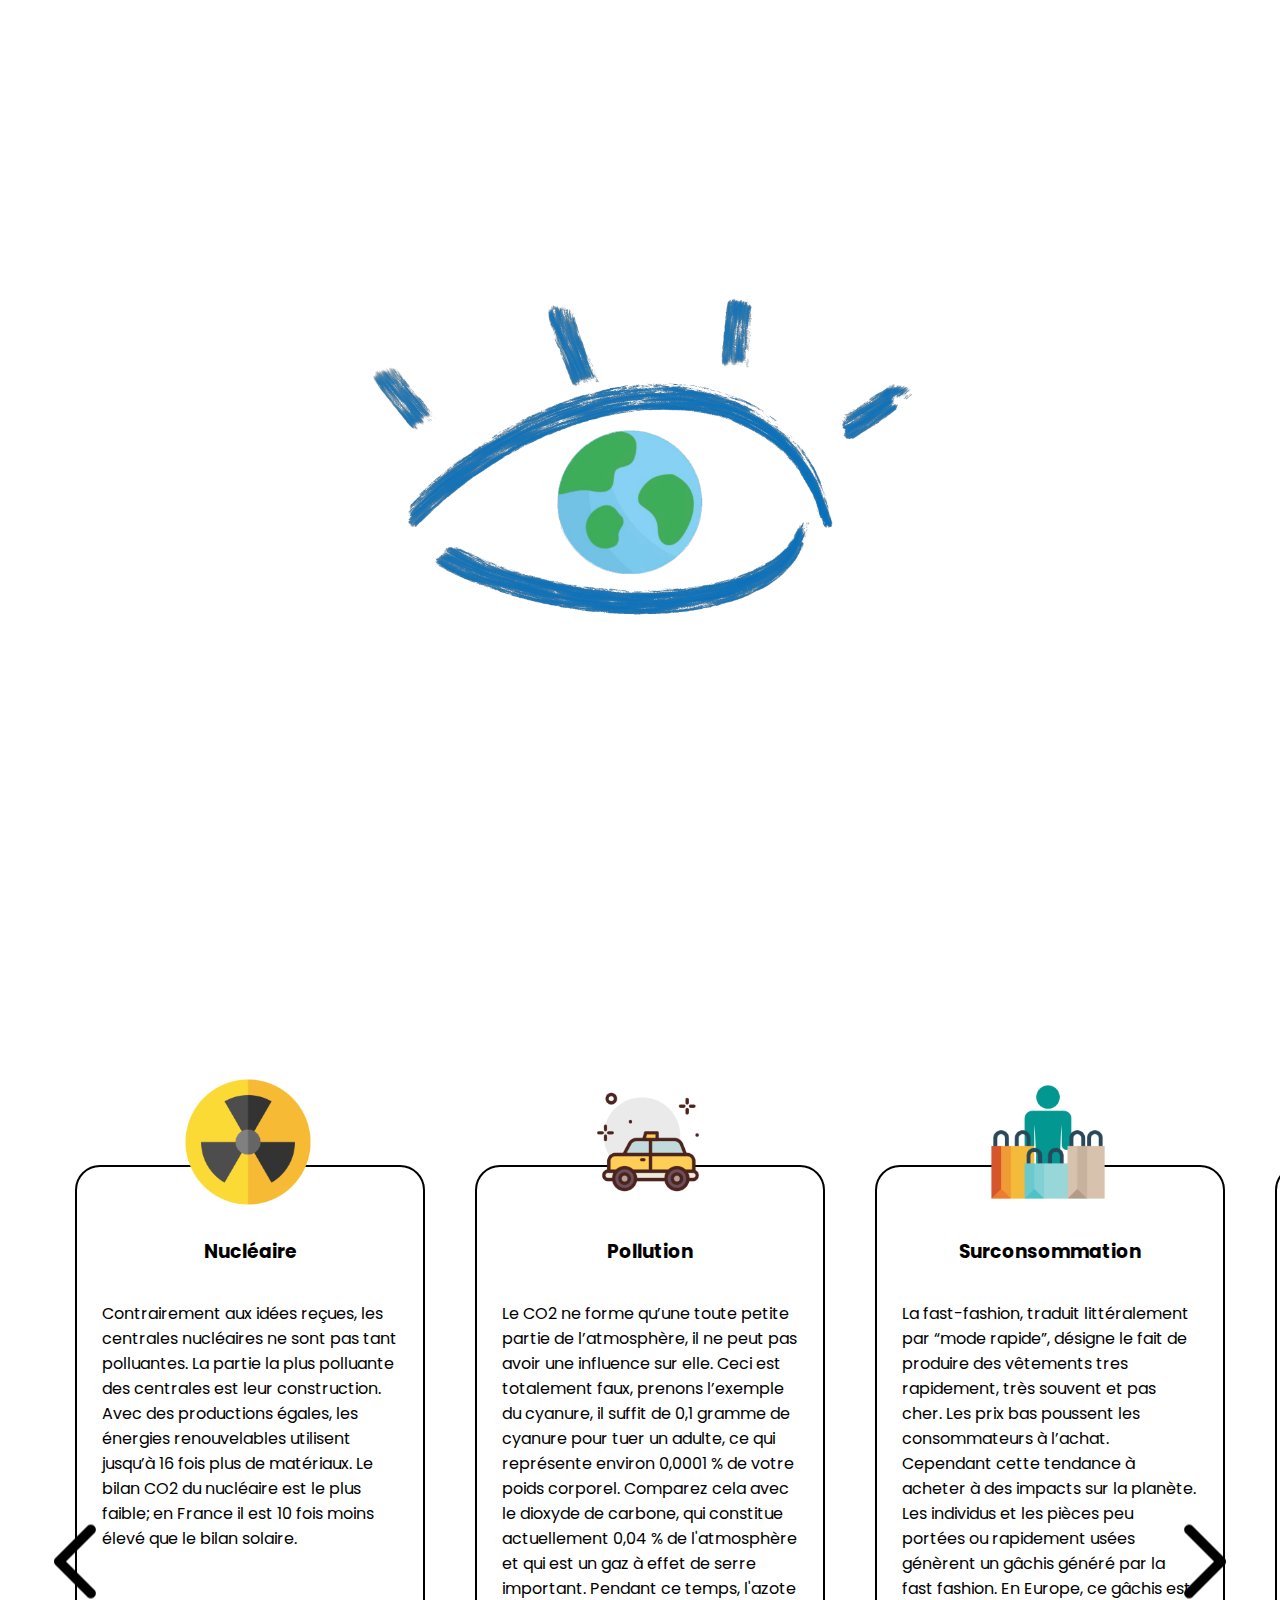
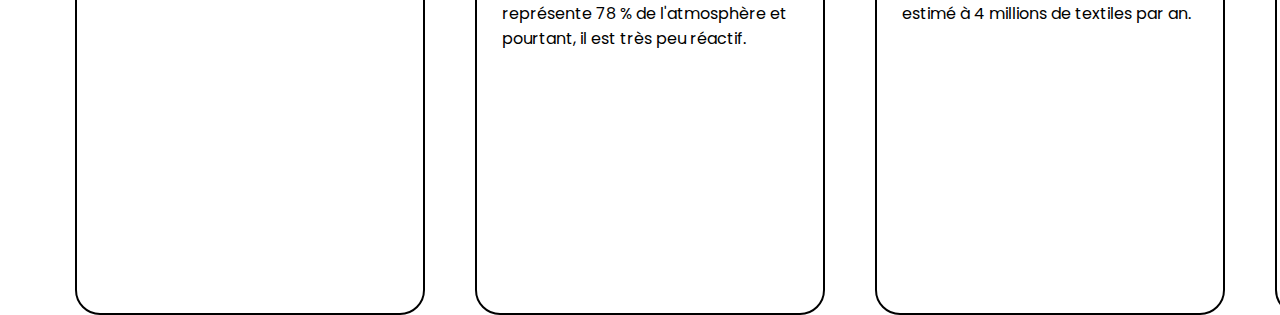
==== commit 157646da: "^^" ====
--- a/index.html
+++ b/index.html
@@ -35,6 +35,7 @@
                 <h3>Nucléaire</h3>
                 <p>Contrairement aux idées reçues, les centrales nucléaires ne sont pas tant polluantes. La partie la plus polluante des centrales est leur construction. Avec des productions égales, les énergies renouvelables utilisent jusqu’à 16 fois plus de matériaux. Le bilan CO2 du nucléaire est le plus faible; en France il est 10 fois moins élevé que le bilan solaire.</p>
             </div>
+            
             <div class="slide">
                 <h3>Pollution</h3>
                 <p>Le CO2 ne forme qu’une toute petite partie de l’atmosphère, il ne peut pas avoir une influence sur elle. Ceci est totalement faux, prenons l’exemple du cyanure, il suffit de 0,1 gramme de cyanure pour tuer un adulte, ce qui représente environ 0,0001 % de votre poids corporel. Comparez cela avec le dioxyde de carbone, qui constitue actuellement 0,04 % de l'atmosphère et qui est un gaz à effet de serre important. Pendant ce temps, l'azote représente 78 % de l'atmosphère et pourtant, il est très peu réactif.</p>
@@ -48,20 +49,20 @@
                 <p>Bien que la technologie soit un outil puissant pour lutter contre le changement climatique, elle ne constitue pas une solution miracle en elle-même. Ses limites en termes de coûts, disponibilité et dépendance à long terme nécessitent une approche holistique. Le défi climatique exige non seulement des innovations technologiques, mais également des changements comportementaux, des politiques gouvernementales et des transformations systémiques pour une réponse efficace et durable. La technologie est une partie essentielle de la solution, mais elle doit être intégrée dans un cadre plus large pour faire face aux complexités du changement climatique.</p>
             </div>
             <div class="slide">
-                <h3>Irreversible</h3>
+                <h3>Cycle naturel</h3>
                 <p>Bien que le réchauffement climatique ait déjà entraîné des dommages importants, il n'est pas irréversible. Des actions immédiates et concertées telles que la réduction des émissions de gaz à effet de serre, la protection des écosystèmes, l'innovation technologique et l'adaptation peuvent atténuer considérablement ses effets. Agir dès maintenant est crucial pour limiter les conséquences futures du changement climatique et assurer un avenir plus durable pour les générations à venir.</p>
             </div>
             <div class="slide">
-                <h3>Cycle naturel</h3>
+                <h3>scientifique</h3>
                 <p>Selon certaines idées reçues, le réchauffement climatique ne serait qu’un cycle naturel. L'argument des « changements naturels » est conforté par la théorie selon laquelle le climat de la Terre se remet à peine des températures plus fraîches du Petit  ge glaciaire (1300-1850) et que les températures actuelles sont les mêmes que celles de la période de réchauffement médiéval (900-1300). Le problème est que le Petit  ge glaciaire et la période de réchauffement médiéval n'étaient pas des changements globaux mais régionaux dans le climat affectant l'Europe du Nord-Ouest, l'Amérique orientale, le Groenland et l'Islande. Une étude utilisant 700 relevés climatiques a montré qu'au cours des 2 000 dernières années, un seul changement climatique dans le monde a eu lieu en même temps et dans la même direction, et il s'est produit au cours des 150 dernières années: plus de 98 pour cent de la surface de la planète s'est réchauffée.</p>
             </div>
             <div class="slide">
-                <h3>Actions individuelles</h3>
+                <h3>Irreversible</h3>
                 <p>Les actions individuelles ne comptent pas.
                     Chaque geste individuel compte dans la lutte contre le changement climatique. Ces actions, telles que la réduction de la consommation d'énergie, le choix de modes de vie durables et le soutien aux initiatives écologiques, ont un impact cumulatif significatif. De plus, les choix individuels envoient des signaux aux gouvernements et aux entreprises, influençant les politiques et les pratiques commerciales vers la durabilité. Bien que les actions individuelles ne soient pas une solution unique, elles sont essentielles en tant qu'élément d'une approche plus large, combinant politiques gouvernementales, initiatives d'entreprises et engagement collectif pour créer un changement significatif en faveur de l'environnement.</p>
             </div>
             <div class="slide">
-                <h3>Scientifiques</h3>
+                <h3>Actions individuelles</h3>
                 <p>Les scientifiques manipulent les données pour montrer une tendance au réchauffement. Il faudrait une conspiration couvrant des milliers de scientifiques dans plus de 100 pays pour atteindre l'échelle nécessaire à cette fin. Les scientifiques corrigent et valident des données tout le temps.</p>
             </div>
         </div>
--- a/src/styles/index.css
+++ b/src/styles/index.css
@@ -97,10 +97,11 @@
 }
 
 #illustration-header{
-    width: 50%;
-    position: absolute;
-    top: -250px;
-    right: -100px;
+    width: 45%;
+    position: absolute;
+    top: 75px;
+    right: 50px;
+
 }   
 
 #appel-scroll-header{
@@ -169,7 +170,6 @@
 
 }
 
-}
 
 
 /*Slider */
@@ -193,7 +193,9 @@
 
 .slide {
     width: 350px;
+
     height: 750px;
+
     border: solid 2px black;
     border-radius: 25px;
     padding: 10px 25px;
@@ -231,6 +233,26 @@
 
 .slide:nth-child(3)::after {
     background-image: url(../assets/achat.png);
+}
+
+.slide:nth-child(4)::after {
+    background-image: url(../assets/technologie.png);
+}
+
+.slide:nth-child(5)::after {
+    background-image: url(../assets/cycle_naturel.png);
+}
+
+.slide:nth-child(6)::after {
+    background-image: url(../assets/scientifique.png);
+}
+
+.slide:nth-child(7)::after {
+    background-image: url(../assets/irreversible.png);
+}
+
+.slide:nth-child(8)::after {
+    background-image: url(../assets/actions_individuelles.png);
 }
 
 .hiddenbox .left {
@@ -280,5 +302,4 @@
     transform: translateY(0);
   }
 
-}
-
+
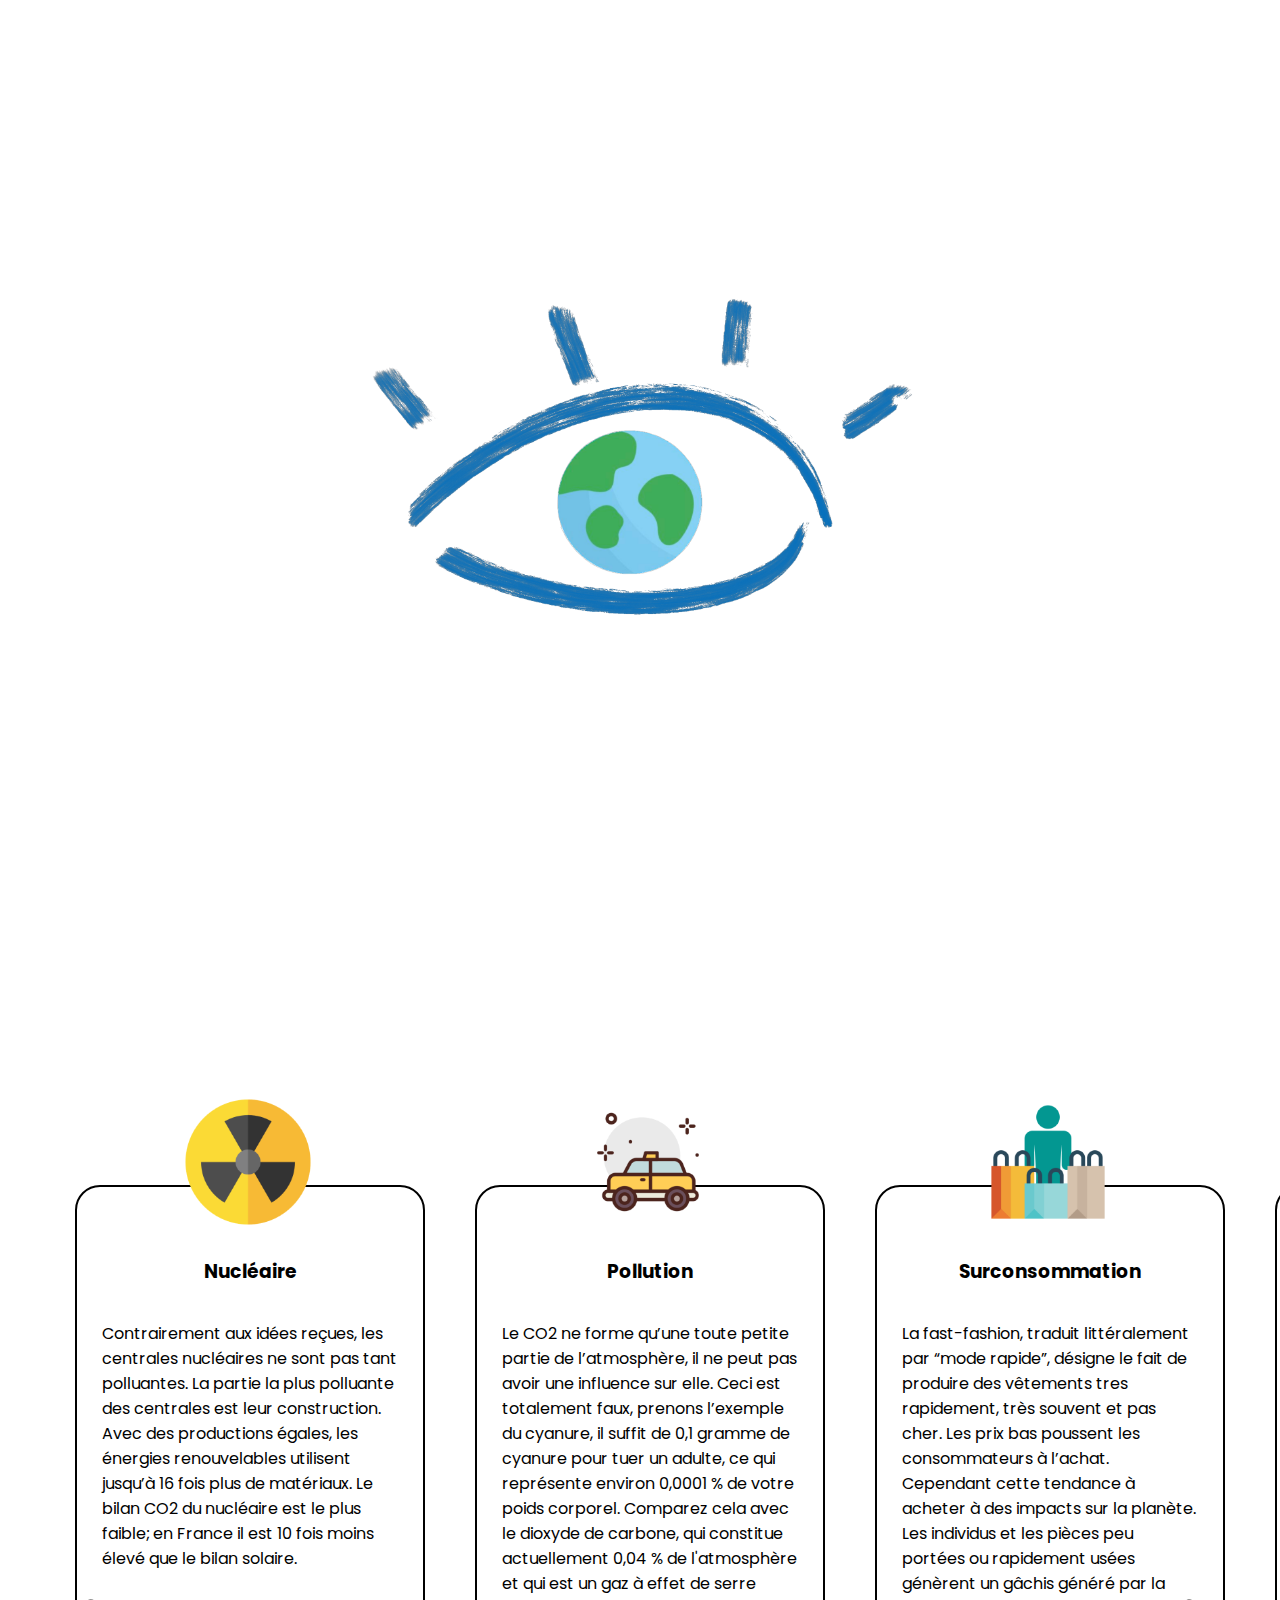
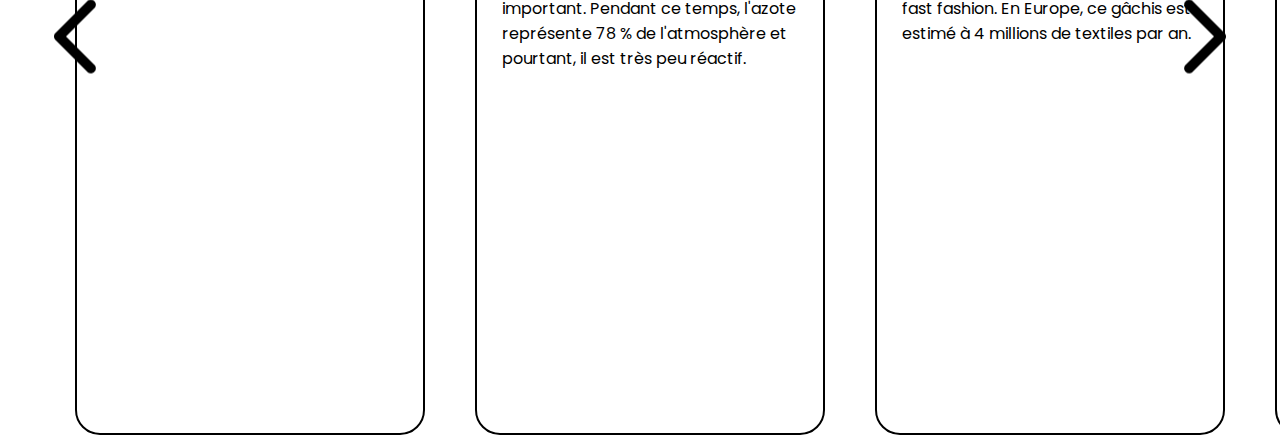
==== commit 3f812fae: ":rocket:" ====
--- a/index.html
+++ b/index.html
@@ -13,11 +13,10 @@
         <img id="imageLoading" src="src/assets/logo.png">
     </section>
 <nav>
-    <a href="">Jeu</a>
-    <a href="">En savoir plus</a>
     <a href="#top"><img src="./src/assets/logo.png" alt="logo" id="logo"></a>
-    <a href="">Contact</a>
-    <a href="">A propos</a>
+    <a href="#plus">En savoir plus</a>
+    <a href="contact.html">Contact</a>
+    <a href="propos.html">A propos</a>
 
 </nav>
 <header>
@@ -26,7 +25,7 @@
     <img src="./src/assets/planete-temp.png" alt="" id="illustration-header">
     <img src="./src/assets/Arrow 1.png" alt="" id="appel-scroll-header">
 </header>
-<section>
+<section id="plus">
     <h2 class="bande animate-on-scroll" id="titre1">Découvrir la vérité sur le réchauffement climatique</h2>
     <div class="hiddenbox">
         <div class="left"><img src="./src/assets/Arrow 1.png" alt="Slider gauche"></div>
@@ -67,6 +66,7 @@
             </div>
         </div>
         <div class="right"><img src="./src/assets/Arrow 1.png" alt="Slider droite"></div>
+
     </div>
 </section>
 
--- a/src/styles/index.css
+++ b/src/styles/index.css
@@ -97,7 +97,7 @@
 }
 
 #illustration-header{
-    width: 45%;
+    width: 35%;
     position: absolute;
     top: 75px;
     right: 50px;
@@ -109,6 +109,10 @@
     bottom: 150px;
     left: 50%;
     animation: call_to_scroll 1s infinite;
+}
+
+#plus{
+    padding-top: 20px;
 }
 
 @keyframes call_to_scroll{
@@ -194,7 +198,7 @@
 .slide {
     width: 350px;
 
-    height: 750px;
+    height: 850px;
 
     border: solid 2px black;
     border-radius: 25px;
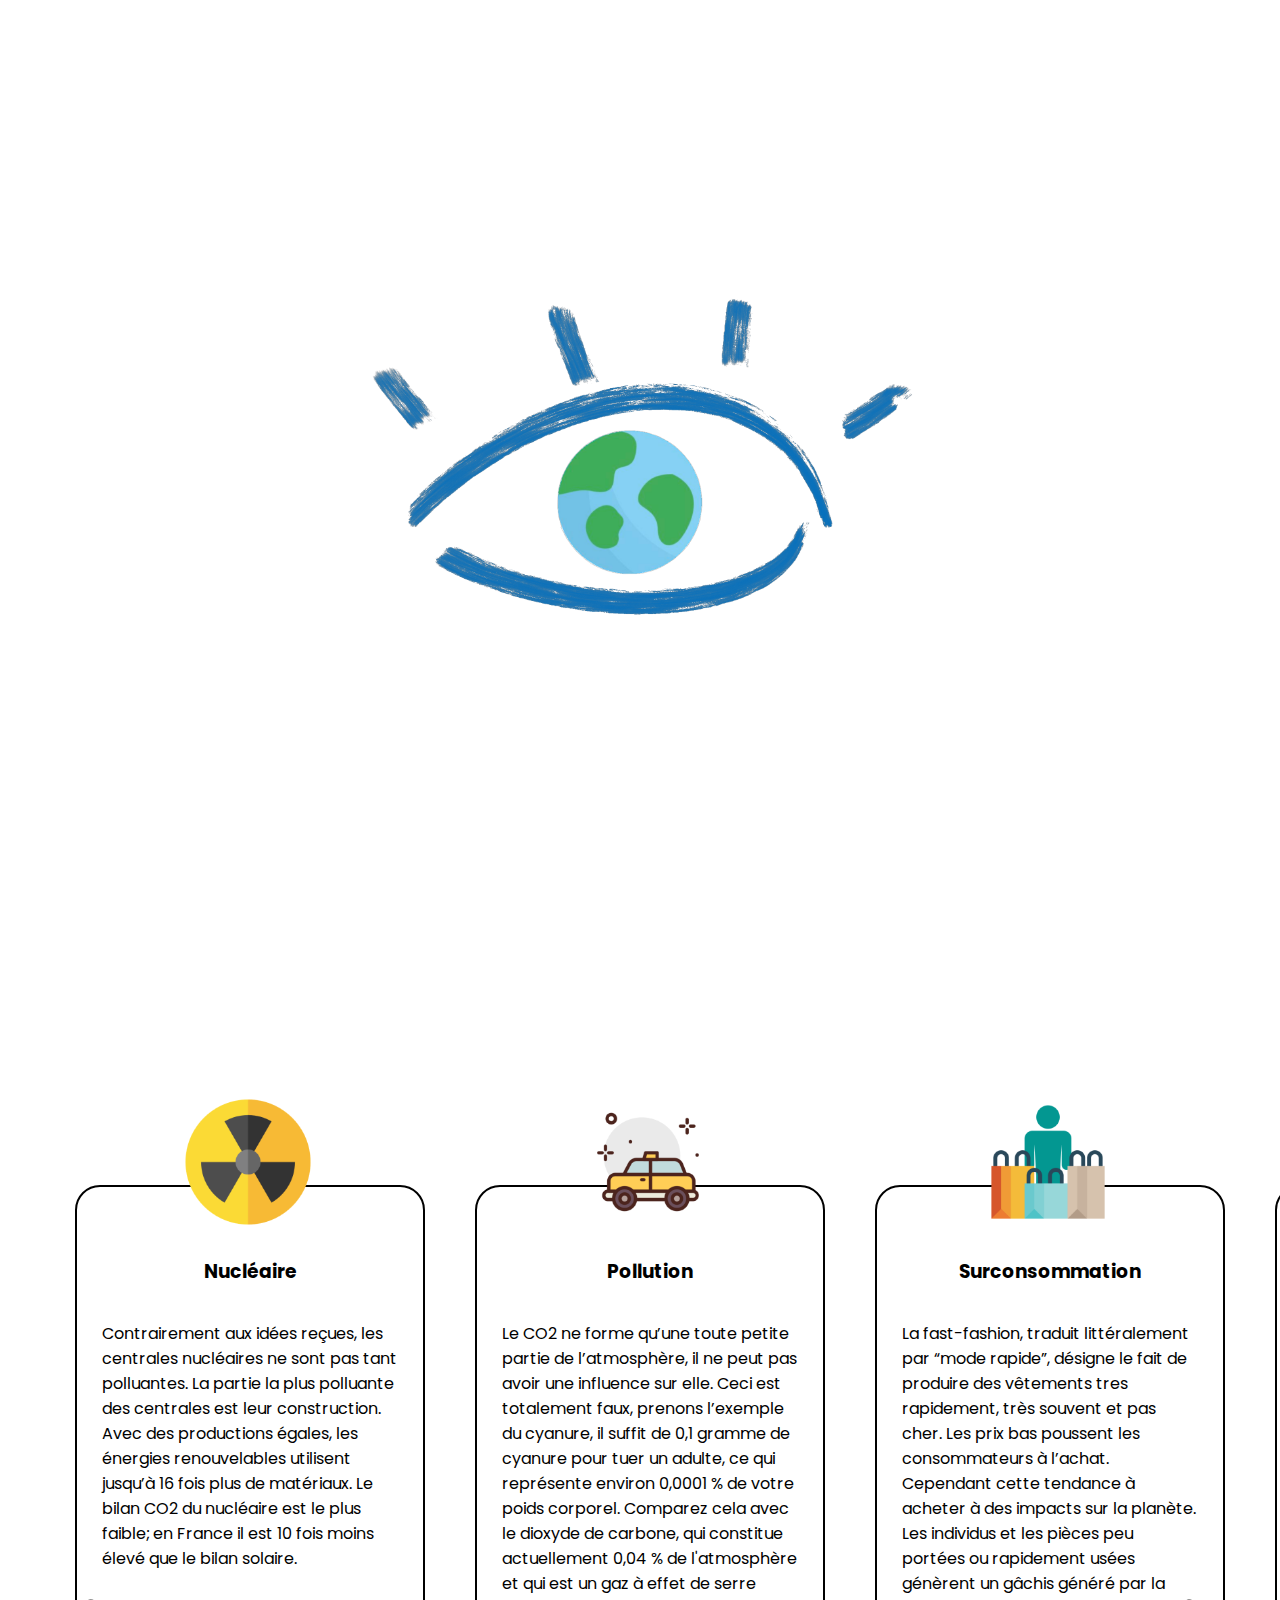
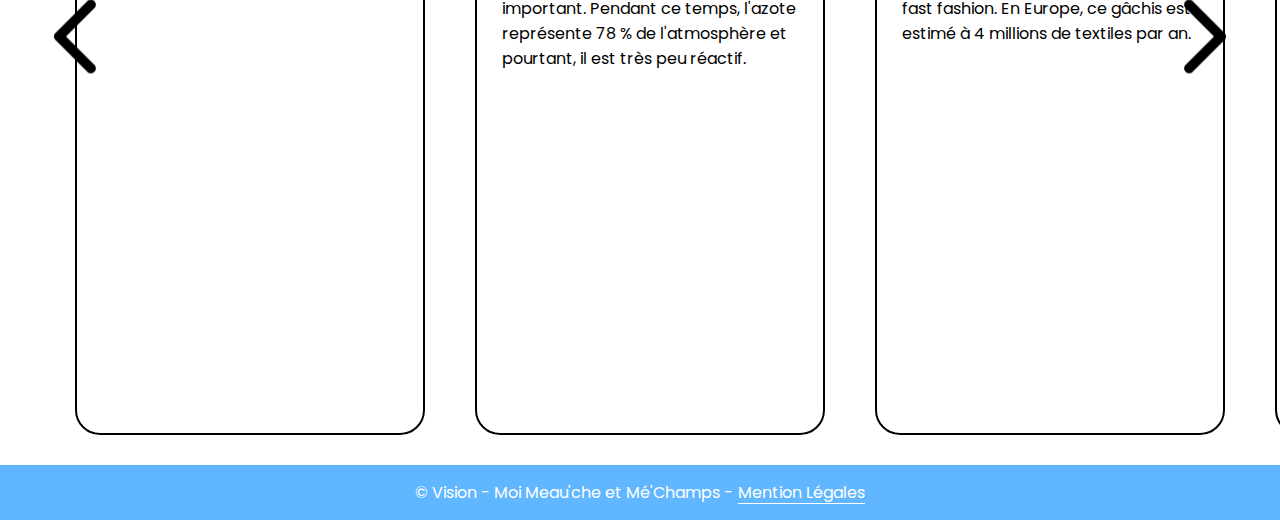
==== commit 2860e42e: ":rocket:" ====
--- a/index.html
+++ b/index.html
@@ -5,6 +5,7 @@
     <meta name="viewport" content="width=device-width, initial-scale=1.0">
     <link rel="stylesheet" href="./src/styles/index.css">
     <link rel="stylesheet" href="./src/styles/loader.css">
+    <link rel="stylesheet" href="/src/styles/footer.css">
     <title>kola</title>
     <link rel="icon" href="./src/assets/logo.png" type="image/png">
 </head>
@@ -69,8 +70,12 @@
 
     </div>
 </section>
+<footer>
+    © Vision - Moi Meau'che et Mé'Champs - <a href="mention.html">Mention Légales</a>
+</footer>
 
     <script src="./src/scripts/konami.js"></script>
     <script src="./src/scripts/loader.js"></script>
     <script src="./src/scripts/slider.js"></script>
     <script src="./src/scripts/animation.js"></script>
+</body>--- a/src/styles/index.css
+++ b/src/styles/index.css
@@ -15,7 +15,6 @@
 html{
     scroll-behavior: smooth;
     height: fit-content;
-    padding-bottom: 50px;
 }
 
 nav{
--- a/src/styles/footer.css
+++ b/src/styles/footer.css
@@ -0,0 +1,20 @@
+html,body {
+    margin: 0;
+}
+footer {
+    margin-top: 30px;
+    width: 100%;
+    display: flex;
+    justify-content: center;
+    align-items: center;
+    background-color: #60B6FF;
+    padding: 15px 0px;
+    color: white;
+    font-family: "Poppins", sans-serif;
+}
+
+footer a{
+    margin-left: 5px;
+    color: white;
+    text-underline-offset: 5px;
+}